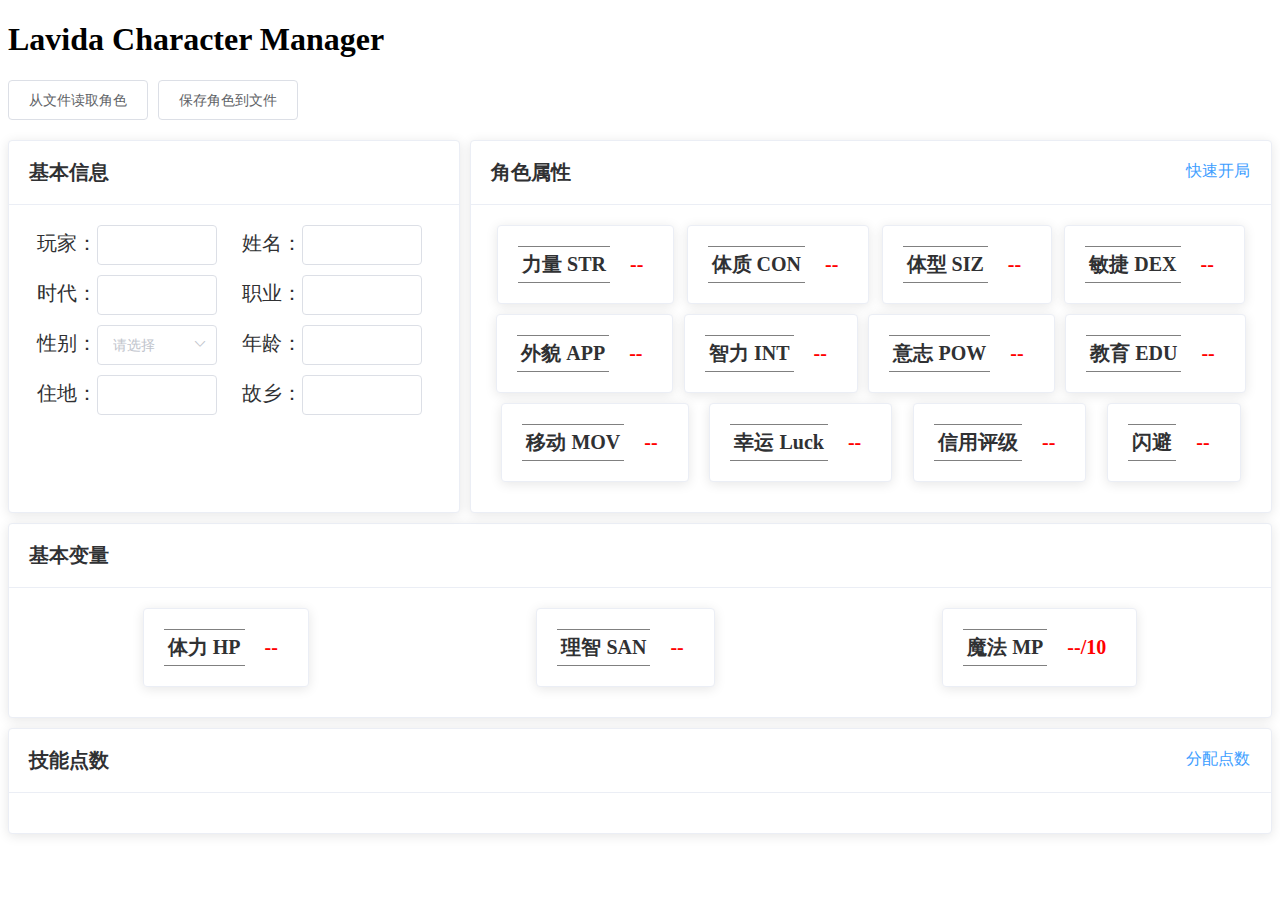
==== lavida/index.html @ 4a3f1059 "lavida" ====
<!DOCTYPE html><html lang=en><head><meta charset=utf-8><meta http-equiv=X-UA-Compatible content="IE=edge"><meta name=viewport content="width=device-width,initial-scale=1"><link rel=icon href=favicon.ico><title>Lavida Character Manager</title><link href=css/app.460e0c9e.css rel=preload as=style><link href=css/chunk-vendors.d39e9fad.css rel=preload as=style><link href=js/app.21f95b18.js rel=preload as=script><link href=js/chunk-vendors.c0519538.js rel=preload as=script><link href=css/chunk-vendors.d39e9fad.css rel=stylesheet><link href=css/app.460e0c9e.css rel=stylesheet></head><body><noscript><strong>We're sorry but Lavida Character Manager doesn't work properly without JavaScript enabled. Please enable it to continue.</strong></noscript><div id=app></div><script src=js/chunk-vendors.c0519538.js></script><script src=js/app.21f95b18.js></script></body></html>
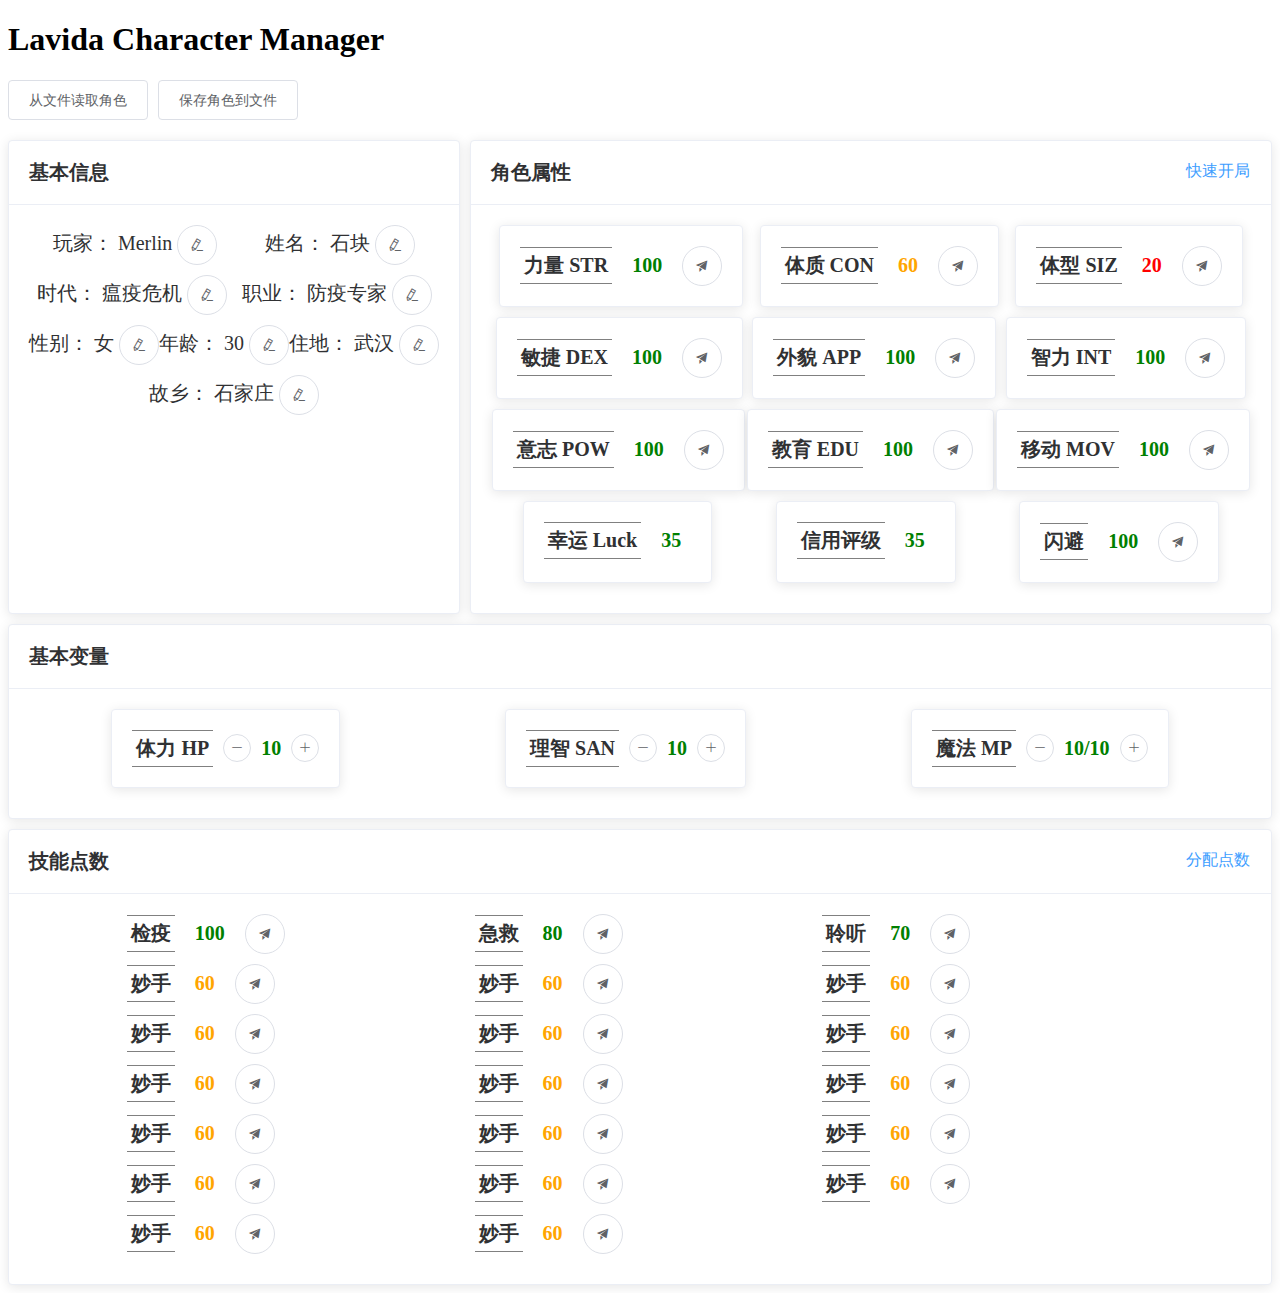
==== commit f2a8eec4: "lavida test data" ====
--- a/lavida/index.html
+++ b/lavida/index.html
@@ -1 +1 @@
-<!DOCTYPE html><html lang=en><head><meta charset=utf-8><meta http-equiv=X-UA-Compatible content="IE=edge"><meta name=viewport content="width=device-width,initial-scale=1"><link rel=icon href=favicon.ico><title>Lavida Character Manager</title><link href=css/app.460e0c9e.css rel=preload as=style><link href=css/chunk-vendors.d39e9fad.css rel=preload as=style><link href=js/app.21f95b18.js rel=preload as=script><link href=js/chunk-vendors.c0519538.js rel=preload as=script><link href=css/chunk-vendors.d39e9fad.css rel=stylesheet><link href=css/app.460e0c9e.css rel=stylesheet></head><body><noscript><strong>We're sorry but Lavida Character Manager doesn't work properly without JavaScript enabled. Please enable it to continue.</strong></noscript><div id=app></div><script src=js/chunk-vendors.c0519538.js></script><script src=js/app.21f95b18.js></script></body></html>+<!DOCTYPE html><html lang=en><head><meta charset=utf-8><meta http-equiv=X-UA-Compatible content="IE=edge"><meta name=viewport content="width=device-width,initial-scale=1"><link rel=icon href=favicon.ico><title>Lavida Character Manager</title><link href=css/app.5627666f.css rel=preload as=style><link href=css/chunk-vendors.d39e9fad.css rel=preload as=style><link href=js/app.16938010.js rel=preload as=script><link href=js/chunk-vendors.c0519538.js rel=preload as=script><link href=css/chunk-vendors.d39e9fad.css rel=stylesheet><link href=css/app.5627666f.css rel=stylesheet></head><body><noscript><strong>We're sorry but Lavida Character Manager doesn't work properly without JavaScript enabled. Please enable it to continue.</strong></noscript><div id=app></div><script src=js/chunk-vendors.c0519538.js></script><script src=js/app.16938010.js></script></body></html>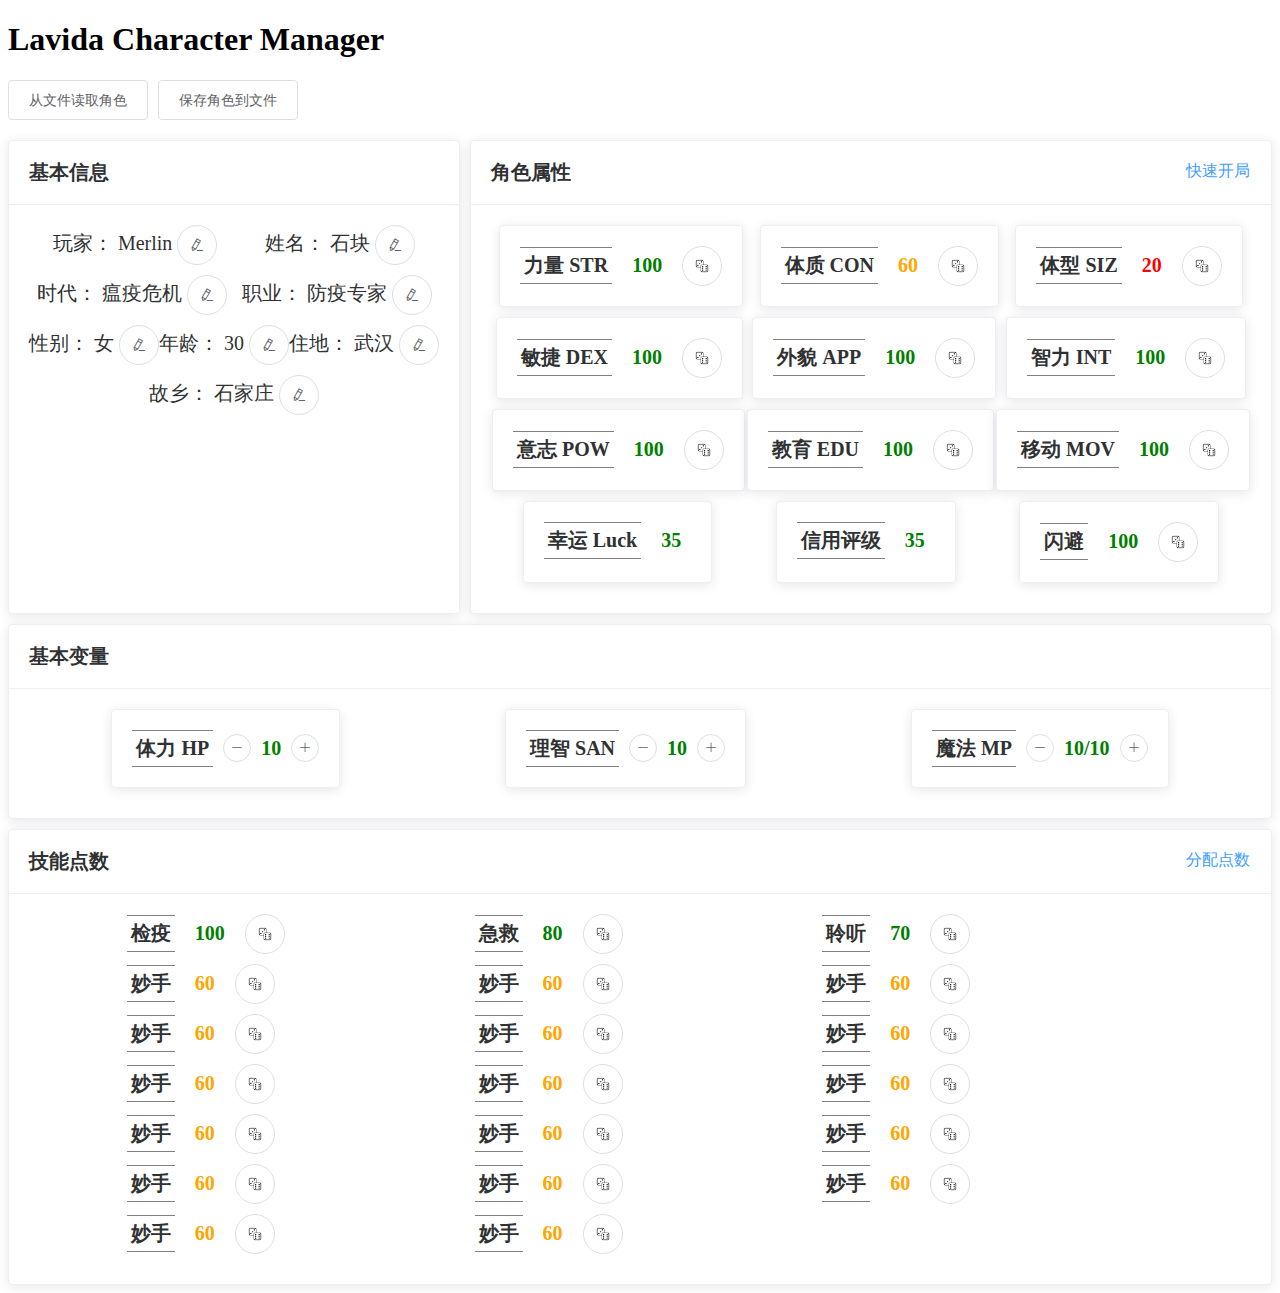
==== commit c54fecbc: "lavida display bug" ====
--- a/lavida/index.html
+++ b/lavida/index.html
@@ -1 +1 @@
-<!DOCTYPE html><html lang=en><head><meta charset=utf-8><meta http-equiv=X-UA-Compatible content="IE=edge"><meta name=viewport content="width=device-width,initial-scale=1"><link rel=icon href=favicon.ico><title>Lavida Character Manager</title><link href=css/app.5627666f.css rel=preload as=style><link href=css/chunk-vendors.d39e9fad.css rel=preload as=style><link href=js/app.16938010.js rel=preload as=script><link href=js/chunk-vendors.c0519538.js rel=preload as=script><link href=css/chunk-vendors.d39e9fad.css rel=stylesheet><link href=css/app.5627666f.css rel=stylesheet></head><body><noscript><strong>We're sorry but Lavida Character Manager doesn't work properly without JavaScript enabled. Please enable it to continue.</strong></noscript><div id=app></div><script src=js/chunk-vendors.c0519538.js></script><script src=js/app.16938010.js></script></body></html>+<!DOCTYPE html><html lang=en><head><meta charset=utf-8><meta http-equiv=X-UA-Compatible content="IE=edge"><meta name=viewport content="width=device-width,initial-scale=1"><link rel=icon href=favicon.ico><title>Lavida Character Manager</title><link href=css/app.f288c1f6.css rel=preload as=style><link href=css/chunk-vendors.d39e9fad.css rel=preload as=style><link href=js/app.02e319d7.js rel=preload as=script><link href=js/chunk-vendors.c0519538.js rel=preload as=script><link href=css/chunk-vendors.d39e9fad.css rel=stylesheet><link href=css/app.f288c1f6.css rel=stylesheet></head><body><noscript><strong>We're sorry but Lavida Character Manager doesn't work properly without JavaScript enabled. Please enable it to continue.</strong></noscript><div id=app></div><script src=js/chunk-vendors.c0519538.js></script><script src=js/app.02e319d7.js></script></body></html>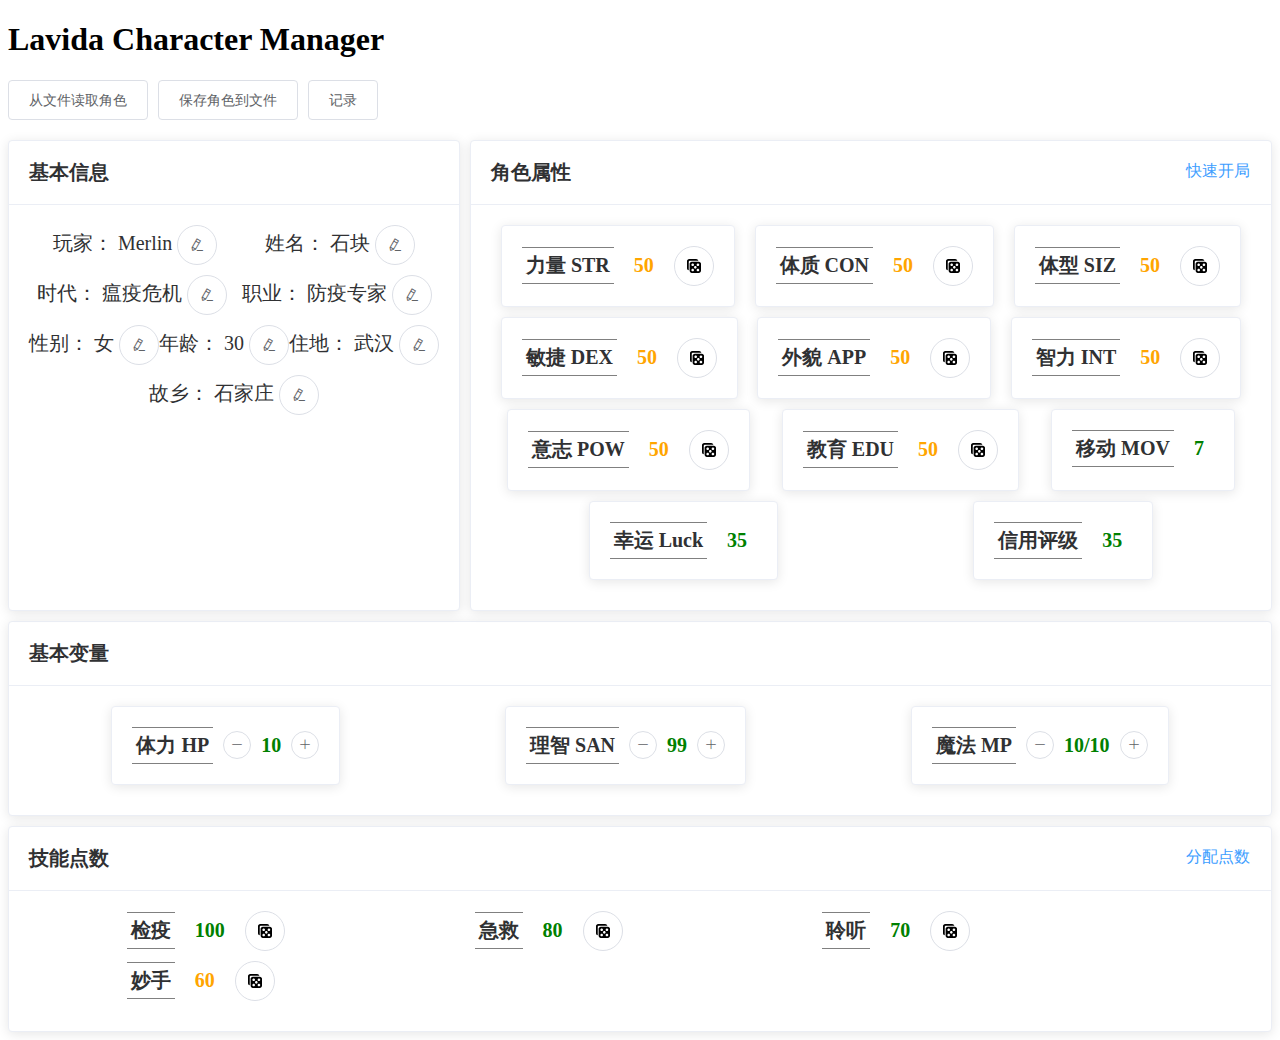
==== commit d6544613: "完善Lavida" ====
--- a/lavida/index.html
+++ b/lavida/index.html
@@ -1 +1 @@
-<!DOCTYPE html><html lang=en><head><meta charset=utf-8><meta http-equiv=X-UA-Compatible content="IE=edge"><meta name=viewport content="width=device-width,initial-scale=1"><link rel=icon href=favicon.ico><title>Lavida Character Manager</title><link href=css/app.f288c1f6.css rel=preload as=style><link href=css/chunk-vendors.d39e9fad.css rel=preload as=style><link href=js/app.02e319d7.js rel=preload as=script><link href=js/chunk-vendors.c0519538.js rel=preload as=script><link href=css/chunk-vendors.d39e9fad.css rel=stylesheet><link href=css/app.f288c1f6.css rel=stylesheet></head><body><noscript><strong>We're sorry but Lavida Character Manager doesn't work properly without JavaScript enabled. Please enable it to continue.</strong></noscript><div id=app></div><script src=js/chunk-vendors.c0519538.js></script><script src=js/app.02e319d7.js></script></body></html>+<!DOCTYPE html><html lang=en><head><meta charset=utf-8><meta http-equiv=X-UA-Compatible content="IE=edge"><meta name=viewport content="width=device-width,initial-scale=1"><link rel=icon href=favicon.ico><title>Lavida Character Manager</title><link href=css/app.1eb83363.css rel=preload as=style><link href=css/chunk-vendors.d39e9fad.css rel=preload as=style><link href=js/app.245a79f6.js rel=preload as=script><link href=js/chunk-vendors.78a764d4.js rel=preload as=script><link href=css/chunk-vendors.d39e9fad.css rel=stylesheet><link href=css/app.1eb83363.css rel=stylesheet></head><body><noscript><strong>We're sorry but Lavida Character Manager doesn't work properly without JavaScript enabled. Please enable it to continue.</strong></noscript><div id=app></div><script src=js/chunk-vendors.78a764d4.js></script><script src=js/app.245a79f6.js></script></body></html>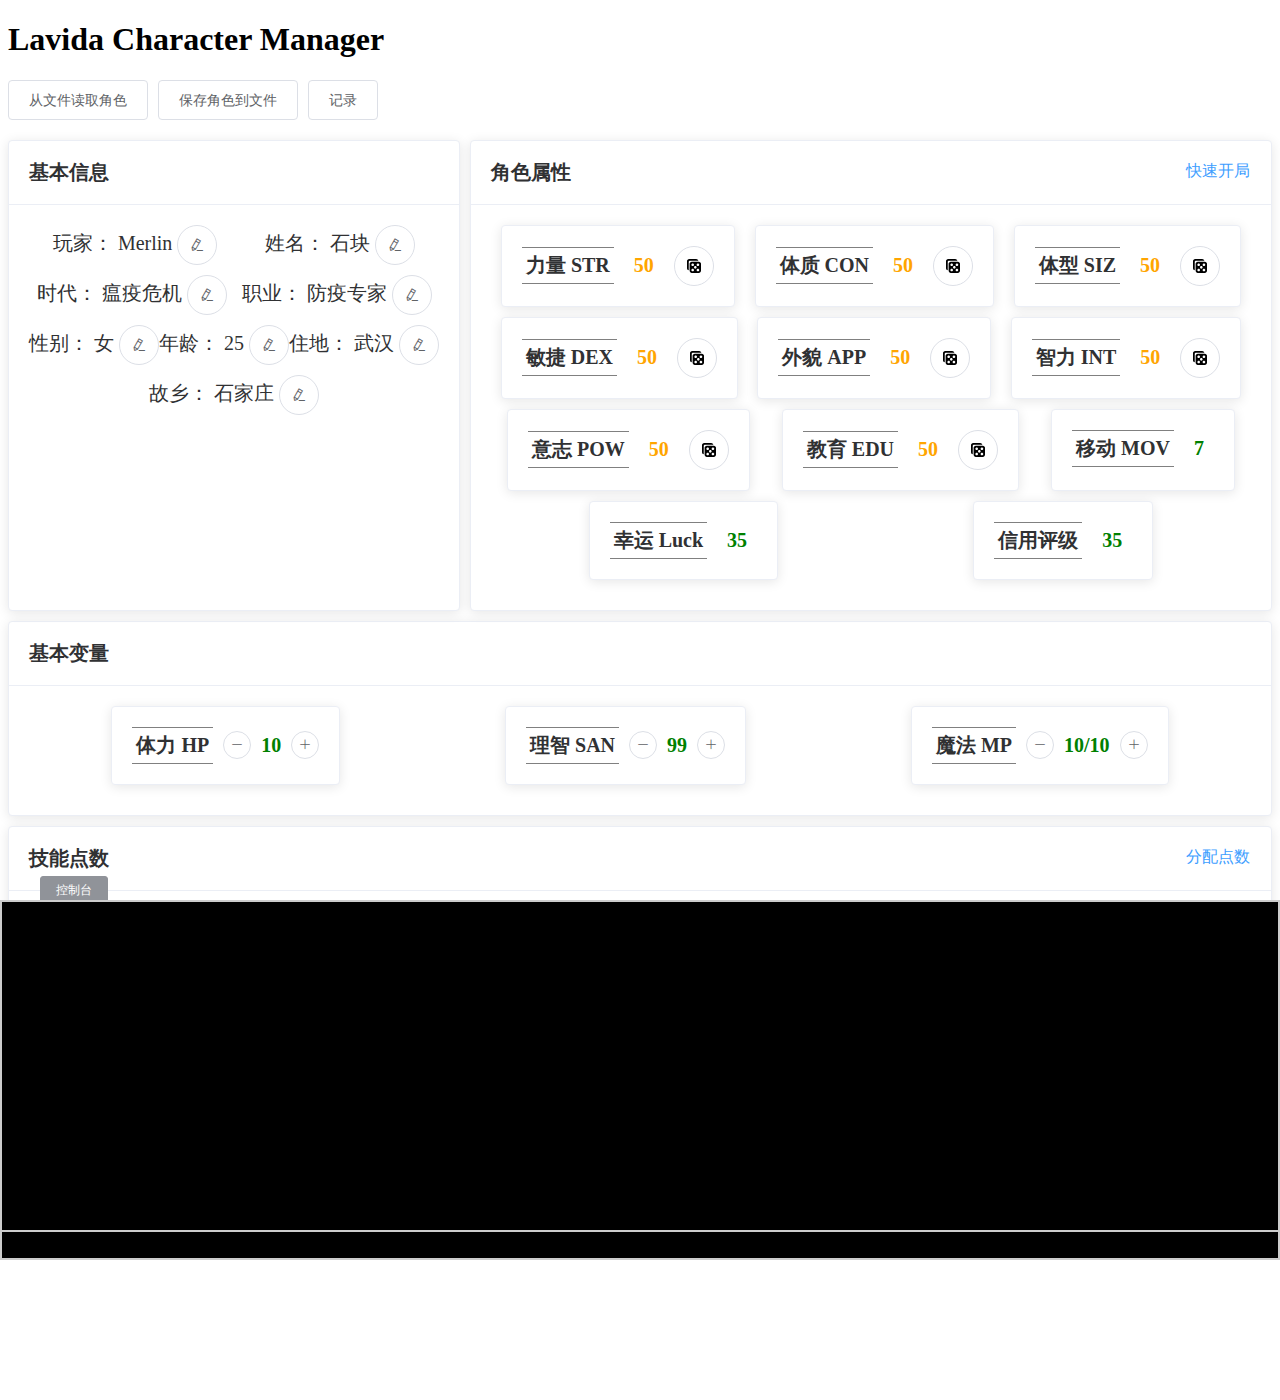
==== commit cf006b42: "Lavida控制台及数据存储更改" ====
--- a/lavida/index.html
+++ b/lavida/index.html
@@ -1 +1 @@
-<!DOCTYPE html><html lang=en><head><meta charset=utf-8><meta http-equiv=X-UA-Compatible content="IE=edge"><meta name=viewport content="width=device-width,initial-scale=1"><link rel=icon href=favicon.ico><title>Lavida Character Manager</title><link href=css/app.1eb83363.css rel=preload as=style><link href=css/chunk-vendors.d39e9fad.css rel=preload as=style><link href=js/app.245a79f6.js rel=preload as=script><link href=js/chunk-vendors.78a764d4.js rel=preload as=script><link href=css/chunk-vendors.d39e9fad.css rel=stylesheet><link href=css/app.1eb83363.css rel=stylesheet></head><body><noscript><strong>We're sorry but Lavida Character Manager doesn't work properly without JavaScript enabled. Please enable it to continue.</strong></noscript><div id=app></div><script src=js/chunk-vendors.78a764d4.js></script><script src=js/app.245a79f6.js></script></body></html>+<!DOCTYPE html><html lang=en><head><meta charset=utf-8><meta http-equiv=X-UA-Compatible content="IE=edge"><meta name=viewport content="width=device-width,initial-scale=1"><link rel=icon href=favicon.ico><title>Lavida Character Manager</title><link href=css/app.375adb86.css rel=preload as=style><link href=css/chunk-vendors.d39e9fad.css rel=preload as=style><link href=js/app.380df2f9.js rel=preload as=script><link href=js/chunk-vendors.c8455456.js rel=preload as=script><link href=css/chunk-vendors.d39e9fad.css rel=stylesheet><link href=css/app.375adb86.css rel=stylesheet></head><body><noscript><strong>We're sorry but Lavida Character Manager doesn't work properly without JavaScript enabled. Please enable it to continue.</strong></noscript><div id=app></div><script src=js/chunk-vendors.c8455456.js></script><script src=js/app.380df2f9.js></script></body></html>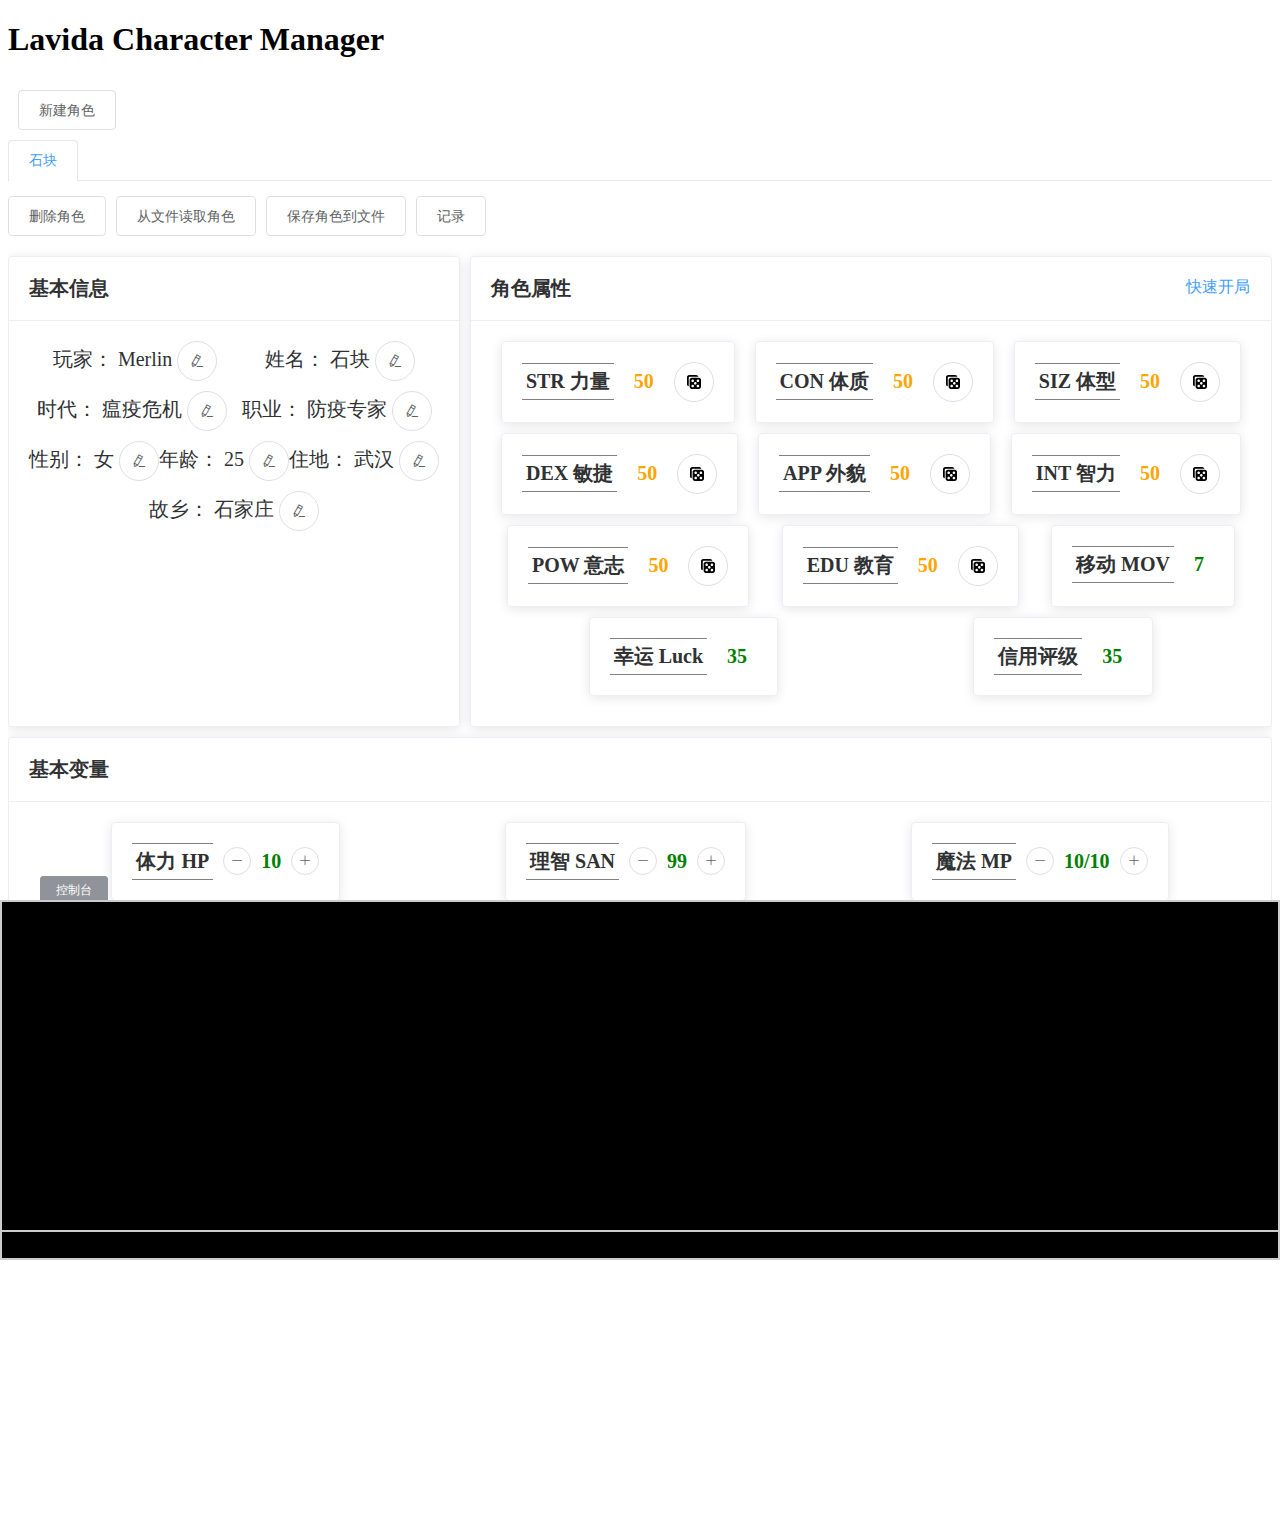
==== commit 2551d9bd: "Lavida多角色" ====
--- a/lavida/index.html
+++ b/lavida/index.html
@@ -1 +1 @@
-<!DOCTYPE html><html lang=en><head><meta charset=utf-8><meta http-equiv=X-UA-Compatible content="IE=edge"><meta name=viewport content="width=device-width,initial-scale=1"><link rel=icon href=favicon.ico><title>Lavida Character Manager</title><link href=css/app.375adb86.css rel=preload as=style><link href=css/chunk-vendors.d39e9fad.css rel=preload as=style><link href=js/app.380df2f9.js rel=preload as=script><link href=js/chunk-vendors.c8455456.js rel=preload as=script><link href=css/chunk-vendors.d39e9fad.css rel=stylesheet><link href=css/app.375adb86.css rel=stylesheet></head><body><noscript><strong>We're sorry but Lavida Character Manager doesn't work properly without JavaScript enabled. Please enable it to continue.</strong></noscript><div id=app></div><script src=js/chunk-vendors.c8455456.js></script><script src=js/app.380df2f9.js></script></body></html>+<!DOCTYPE html><html lang=en><head><meta charset=utf-8><meta http-equiv=X-UA-Compatible content="IE=edge"><meta name=viewport content="width=device-width,initial-scale=1"><link rel=icon href=favicon.ico><title>Lavida Character Manager</title><link href=css/app.e25aec90.css rel=preload as=style><link href=css/chunk-vendors.d39e9fad.css rel=preload as=style><link href=js/app.d0d01c25.js rel=preload as=script><link href=js/chunk-vendors.d7d97424.js rel=preload as=script><link href=css/chunk-vendors.d39e9fad.css rel=stylesheet><link href=css/app.e25aec90.css rel=stylesheet></head><body><noscript><strong>We're sorry but Lavida Character Manager doesn't work properly without JavaScript enabled. Please enable it to continue.</strong></noscript><div id=app></div><script src=js/chunk-vendors.d7d97424.js></script><script src=js/app.d0d01c25.js></script></body></html>